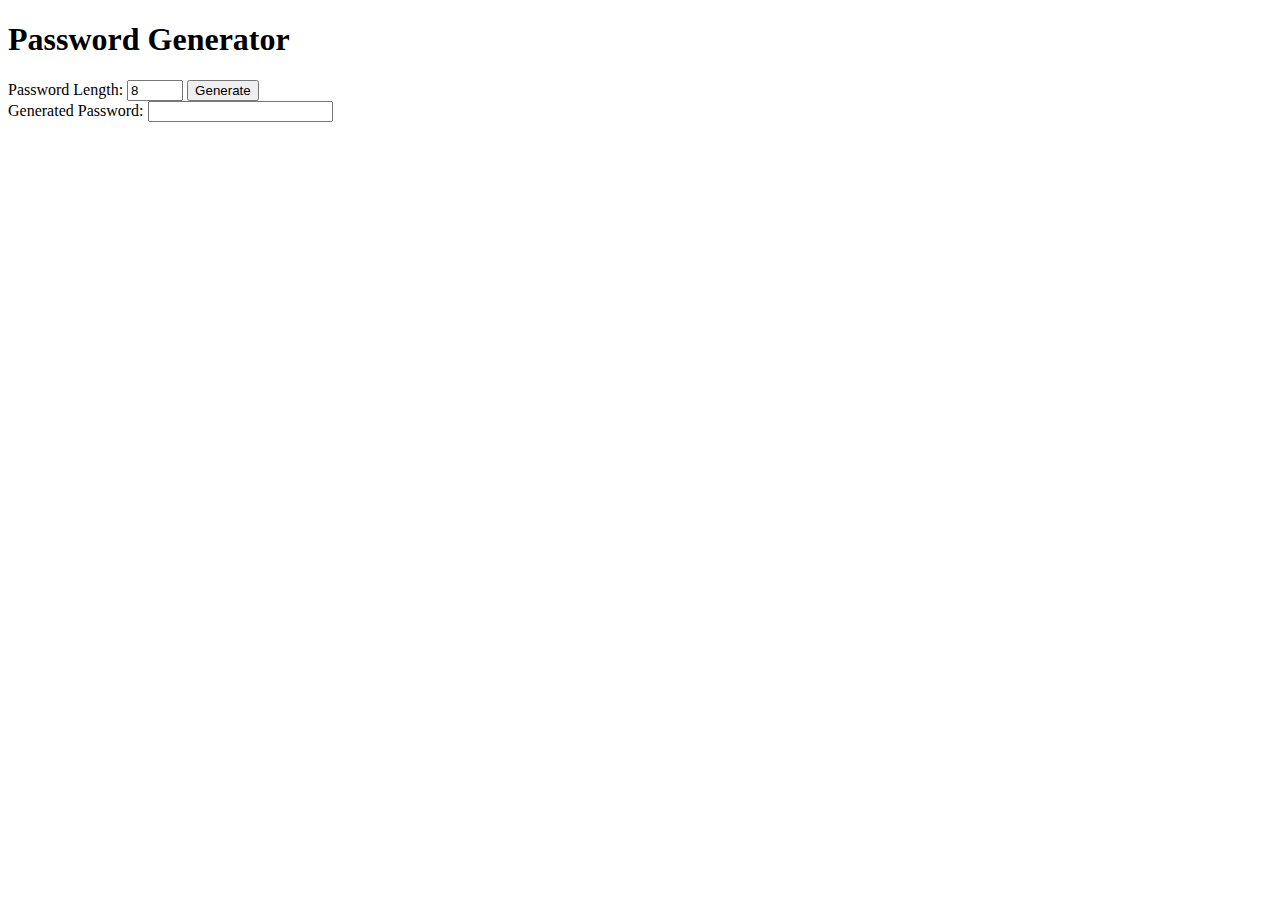
==== index.html @ 06c96c64 "a" ====
<!DOCTYPE html>
<html>

<head>
  <title>Password Generator</title>
  <script src="main.js"></script>

</head>

<body>
  <h1>Password Generator</h1>
  <label for="length">Password Length:</label>
  <input type="number" id="length" min="1" max="50" value="8">
  <button onclick="generatePassword()">Generate</button>
  <br>
  <label for="password">Generated Password:</label>
  <input type="text" id="password" readonly>
</body>

</html>
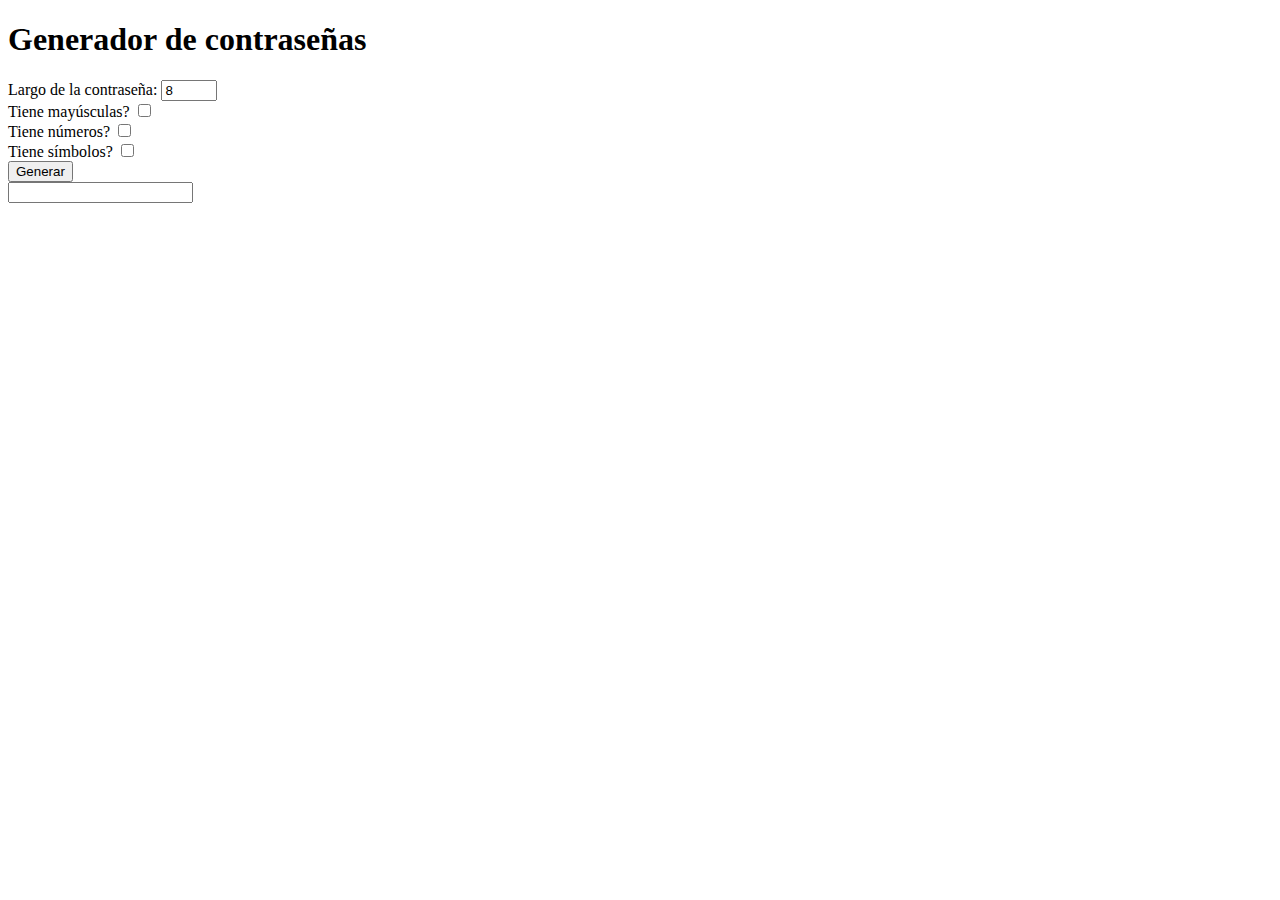
==== commit 68f7ec3f: "a" ====
--- a/index.html
+++ b/index.html
@@ -4,17 +4,34 @@
 <head>
   <title>Password Generator</title>
   <script src="main.js"></script>
-
 </head>
 
 <body>
-  <h1>Password Generator</h1>
-  <label for="length">Password Length:</label>
+  <h1>Generador de contraseñas</h1>
+
+  <label for="length">Largo de la contraseña:</label>
   <input type="number" id="length" min="1" max="50" value="8">
-  <button onclick="generatePassword()">Generate</button>
   <br>
-  <label for="password">Generated Password:</label>
+
+  <label for="mayusculas">Tiene mayúsculas?</label>
+  <input type="checkbox" id="mayusculas">
+  <br>
+
+  <label for="numeros">Tiene números?</label>
+  <input type="checkbox" id="numeros">
+  <br>
+
+  <label for="simbolos">Tiene símbolos?</label>
+  <input type="checkbox" id="simbolos">
+  <br>
+
+  <button onclick="generatePassword(true, true, true)">Generar</button>
+
+  <br>
+  <!-- <label for="password">Resultado:</label> -->
   <input type="text" id="password" readonly>
+
+
 </body>
 
 </html>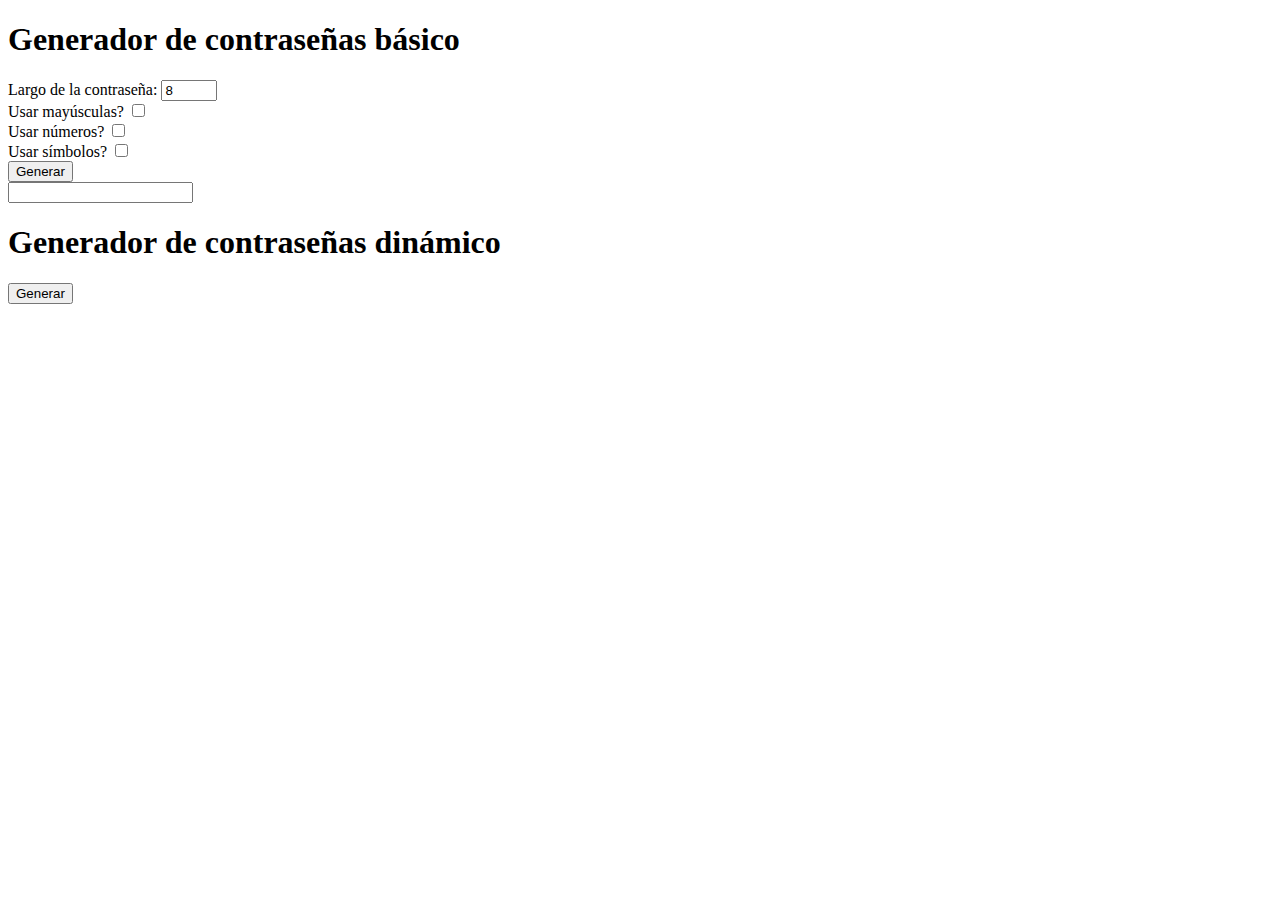
==== commit f64d89c7: "a" ====
--- a/index.html
+++ b/index.html
@@ -1,37 +1,42 @@
 <!DOCTYPE html>
-<html>
+<html lang="en">
 
 <head>
+  <meta charset="UTF-8">
+  <meta http-equiv="X-UA-Compatible" content="IE=edge">
+  <meta name="viewport" content="width=device-width, initial-scale=1.0">
   <title>Password Generator</title>
   <script src="main.js"></script>
+  <link rel="stylesheet" href="style.css">
 </head>
 
 <body>
-  <h1>Generador de contraseñas</h1>
+  <h1>Generador de contraseñas básico</h1>
 
   <label for="length">Largo de la contraseña:</label>
   <input type="number" id="length" min="1" max="50" value="8">
   <br>
 
-  <label for="mayusculas">Tiene mayúsculas?</label>
+  <label for="mayusculas">Usar mayúsculas?</label>
   <input type="checkbox" id="mayusculas">
   <br>
 
-  <label for="numeros">Tiene números?</label>
+  <label for="numeros">Usar números?</label>
   <input type="checkbox" id="numeros">
   <br>
 
-  <label for="simbolos">Tiene símbolos?</label>
+  <label for="simbolos">Usar símbolos?</label>
   <input type="checkbox" id="simbolos">
   <br>
 
-  <button onclick="generatePassword(true, true, true)">Generar</button>
+  <button onclick="generatePassword()">Generar</button>
 
   <br>
   <!-- <label for="password">Resultado:</label> -->
   <input type="text" id="password" readonly>
 
-
+  <h1>Generador de contraseñas dinámico</h1>
+  <button onclick="runChat()">Generar</button>
 </body>
 
 </html>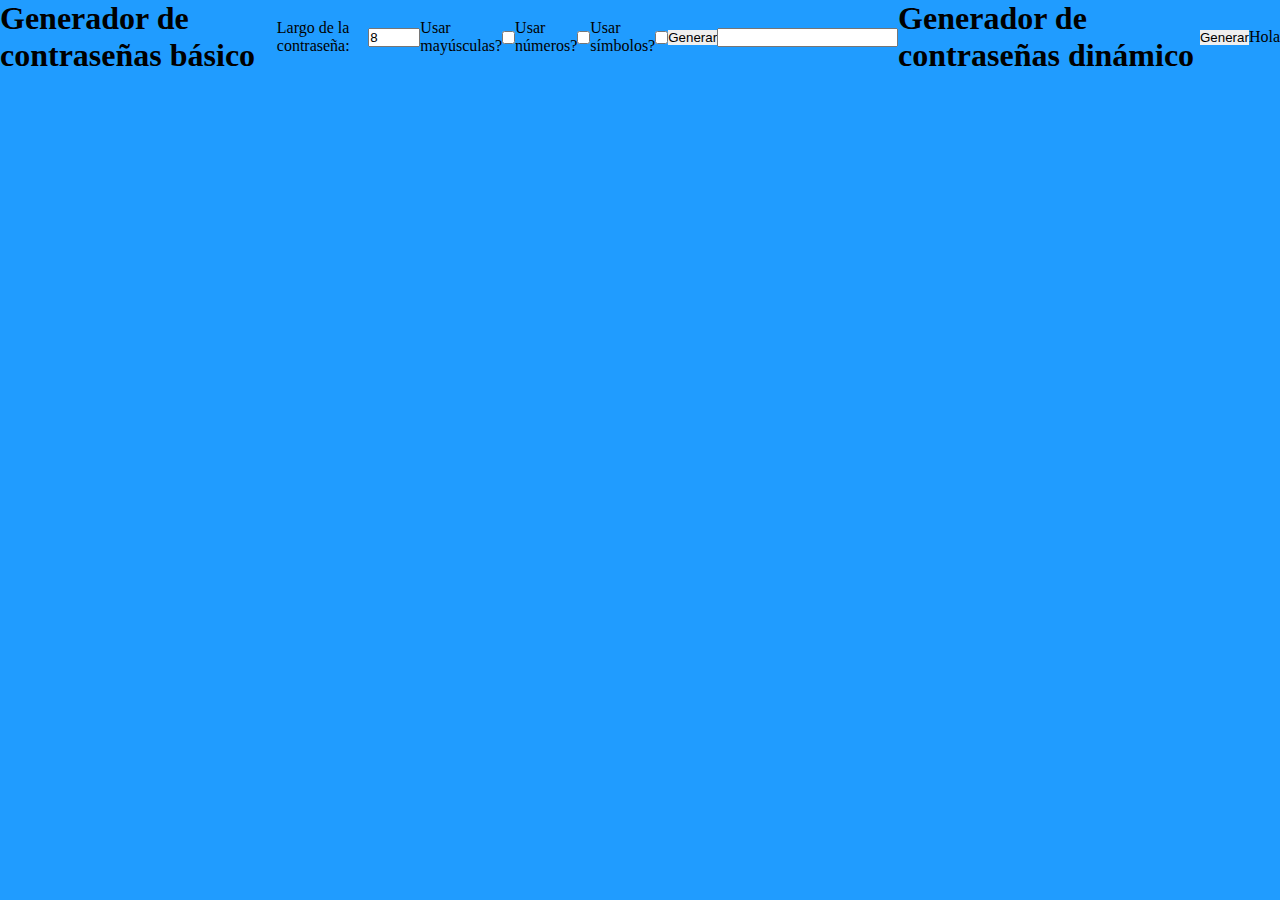
==== commit 254b5b66: "a" ====
--- a/index.html
+++ b/index.html
@@ -36,7 +36,10 @@
   <input type="text" id="password" readonly>
 
   <h1>Generador de contraseñas dinámico</h1>
+
   <button onclick="runChat()">Generar</button>
+
+  <p id="chatgpt">Hola</p>
 </body>
 
 </html>--- a/style.css
+++ b/style.css
@@ -0,0 +1,334 @@
+* {
+  margin: 0;
+  padding: 0;
+  -webkit-box-sizing: border-box;
+          box-sizing: border-box;
+}
+
+body {
+  width: 100%;
+  height: 100%;
+  background-image: -webkit-gradient(linear, left bottom, left top, color-stop(100%, #209cff), color-stop(200%, #68e0cf));
+  background-image: linear-gradient(to top, #209cff 100%, #68e0cf 200%);
+  display: -webkit-box;
+  display: -ms-flexbox;
+  display: flex;
+  -webkit-box-pack: center;
+      -ms-flex-pack: center;
+          justify-content: center;
+  -webkit-box-align: center;
+      -ms-flex-align: center;
+          align-items: center;
+}
+
+button {
+  border: 0;
+  outline: 0;
+}
+
+.container {
+  margin: 40px 0;
+  width: 400px;
+  height: 600px;
+  padding: 10px 25px;
+  background: #0a0e31;
+  border-radius: 10px;
+  -webkit-box-shadow: 0 0 5px rgba(0, 0, 0, 0.45), 0 4px 8px rgba(0, 0, 0, 0.35), 0 8px 12px rgba(0, 0, 0, 0.15);
+          box-shadow: 0 0 5px rgba(0, 0, 0, 0.45), 0 4px 8px rgba(0, 0, 0, 0.35), 0 8px 12px rgba(0, 0, 0, 0.15);
+  font-family: "Montserrat";
+}
+
+.container h2.title {
+  font-size: 1.75rem;
+  margin: 10px -5px;
+  margin-bottom: 30px;
+  color: #fff;
+}
+
+.result {
+  position: relative;
+  width: 100%;
+  height: 65px;
+  overflow: hidden;
+}
+
+.result__info {
+  position: absolute;
+  bottom: 4px;
+  color: #fff;
+  font-size: 0.8rem;
+  -webkit-transition: all 150ms ease-in-out;
+  transition: all 150ms ease-in-out;
+  -webkit-transform: translateY(200%);
+          transform: translateY(200%);
+  opacity: 0;
+}
+
+.result__info.right {
+  right: 8px;
+}
+
+.result__info.left {
+  left: 8px;
+}
+
+.result__viewbox {
+  width: 100%;
+  height: 100%;
+  background: rgba(255, 255, 255, 0.08);
+  border-radius: 8px;
+  color: #fff;
+  text-align: center;
+  line-height: 65px;
+}
+
+.result #copy-btn {
+  position: absolute;
+  top: var(--y);
+  left: var(--x);
+  width: 38px;
+  height: 38px;
+  background: #fff;
+  border-radius: 50%;
+  opacity: 0;
+  -webkit-transform: translate(-50%, -50%) scale(0);
+          transform: translate(-50%, -50%) scale(0);
+  -webkit-transition: all 350ms cubic-bezier(0.175, 0.885, 0.32, 1.275);
+  transition: all 350ms cubic-bezier(0.175, 0.885, 0.32, 1.275);
+  cursor: pointer;
+  z-index: 2;
+}
+
+.result #copy-btn:active {
+  -webkit-box-shadow: 0 0 0 200px rgba(255, 255, 255, 0.08);
+          box-shadow: 0 0 0 200px rgba(255, 255, 255, 0.08);
+}
+
+.result:hover #copy-btn {
+  opacity: 1;
+  -webkit-transform: translate(-50%, -50%) scale(1.35);
+          transform: translate(-50%, -50%) scale(1.35);
+}
+
+.field-title {
+  position: absolute;
+  top: -10px;
+  left: 8px;
+  -webkit-transform: translateY(-50%);
+          transform: translateY(-50%);
+  font-weight: 800;
+  color: rgba(255, 255, 255, 0.5);
+  text-transform: uppercase;
+  font-size: 0.65rem;
+  pointer-events: none;
+  -webkit-user-select: none;
+     -moz-user-select: none;
+      -ms-user-select: none;
+          user-select: none;
+}
+
+.options {
+  width: 100%;
+  height: auto;
+  margin: 50px 0;
+}
+
+.range__slider {
+  position: relative;
+  width: 100%;
+  height: calc(65px - 10px);
+  display: -webkit-box;
+  display: -ms-flexbox;
+  display: flex;
+  -webkit-box-pack: center;
+      -ms-flex-pack: center;
+          justify-content: center;
+  -webkit-box-align: center;
+      -ms-flex-align: center;
+          align-items: center;
+  background: rgba(255, 255, 255, 0.08);
+  border-radius: 8px;
+  margin: 30px 0;
+}
+
+.range__slider::before, .range__slider::after {
+  position: absolute;
+  color: #fff;
+  font-size: 0.9rem;
+  font-weight: bold;
+}
+
+.range__slider::before {
+  content: attr(data-min);
+  left: 10px;
+}
+
+.range__slider::after {
+  content: attr(data-max);
+  right: 10px;
+}
+
+.range__slider .length__title::after {
+  content: attr(data-length);
+  position: absolute;
+  right: -16px;
+  font-variant-numeric: tabular-nums;
+  color: #fff;
+}
+
+#slider {
+  -webkit-appearance: none;
+  width: calc(100% - (70px));
+  height: 2px;
+  border-radius: 5px;
+  background: rgba(255, 255, 255, 0.314);
+  outline: none;
+  padding: 0;
+  margin: 0;
+  cursor: pointer;
+}
+
+#slider::-webkit-slider-thumb {
+  -webkit-appearance: none;
+  width: 20px;
+  height: 20px;
+  border-radius: 50%;
+  background: white;
+  cursor: pointer;
+  -webkit-transition: all 0.15s ease-in-out;
+  transition: all 0.15s ease-in-out;
+}
+
+#slider::-webkit-slider-thumb:hover {
+  background: #d4d4d4;
+  -webkit-transform: scale(1.2);
+          transform: scale(1.2);
+}
+
+#slider::-moz-range-thumb {
+  width: 20px;
+  height: 20px;
+  border: 0;
+  border-radius: 50%;
+  background: white;
+  cursor: pointer;
+  -webkit-transition: background 0.15s ease-in-out;
+  transition: background 0.15s ease-in-out;
+}
+
+#slider::-moz-range-thumb:hover {
+  background: #d4d4d4;
+}
+
+.settings {
+  position: relative;
+  height: auto;
+  widows: 100%;
+  display: -webkit-box;
+  display: -ms-flexbox;
+  display: flex;
+  -webkit-box-orient: vertical;
+  -webkit-box-direction: normal;
+      -ms-flex-direction: column;
+          flex-direction: column;
+}
+
+.settings .setting {
+  position: relative;
+  width: 100%;
+  height: calc(65px - 10px);
+  background: rgba(255, 255, 255, 0.08);
+  border-radius: 8px;
+  display: -webkit-box;
+  display: -ms-flexbox;
+  display: flex;
+  -webkit-box-align: center;
+      -ms-flex-align: center;
+          align-items: center;
+  padding: 10px 25px;
+  color: #fff;
+  margin-bottom: 8px;
+}
+
+.settings .setting input {
+  opacity: 0;
+  position: absolute;
+}
+
+.settings .setting input + label {
+  -webkit-user-select: none;
+     -moz-user-select: none;
+      -ms-user-select: none;
+          user-select: none;
+}
+
+.settings .setting input + label::before, .settings .setting input + label::after {
+  content: "";
+  position: absolute;
+  -webkit-transition: 150ms cubic-bezier(0.24, 0, 0.5, 1);
+  transition: 150ms cubic-bezier(0.24, 0, 0.5, 1);
+  -webkit-transform: translateY(-50%);
+          transform: translateY(-50%);
+  top: 50%;
+  right: 10px;
+  cursor: pointer;
+}
+
+.settings .setting input + label::before {
+  height: 30px;
+  width: 50px;
+  border-radius: 30px;
+  background: rgba(214, 214, 214, 0.434);
+}
+
+.settings .setting input + label::after {
+  height: 24px;
+  width: 24px;
+  border-radius: 60px;
+  right: 32px;
+  background: #fff;
+}
+
+.settings .setting input:checked + label:before {
+  background: #5d68e2;
+  -webkit-transition: all 150ms cubic-bezier(0, 0, 0, 0.1);
+  transition: all 150ms cubic-bezier(0, 0, 0, 0.1);
+}
+
+.settings .setting input:checked + label:after {
+  right: 14px;
+}
+
+.settings .setting input:focus + label:before {
+  -webkit-box-shadow: 0 0 0 2px rgba(255, 255, 255, 0.75);
+          box-shadow: 0 0 0 2px rgba(255, 255, 255, 0.75);
+}
+
+.btn.generate {
+  -webkit-user-select: none;
+     -moz-user-select: none;
+      -ms-user-select: none;
+          user-select: none;
+  position: relative;
+  width: 100%;
+  height: 50px;
+  margin: 10px 0;
+  border-radius: 8px;
+  color: #fff;
+  border: none;
+  background-image: linear-gradient(135deg, #667eea 0%, #764ba2 100%);
+  letter-spacing: 1px;
+  font-weight: bold;
+  text-transform: uppercase;
+  cursor: pointer;
+  -webkit-transition: all 150ms ease;
+  transition: all 150ms ease;
+}
+
+.btn.generate:active {
+  -webkit-transform: translateY(-3%);
+          transform: translateY(-3%);
+  -webkit-box-shadow: 0 4px 8px rgba(255, 255, 255, 0.08);
+          box-shadow: 0 4px 8px rgba(255, 255, 255, 0.08);
+}
+/*# sourceMappingURL=style.css.map */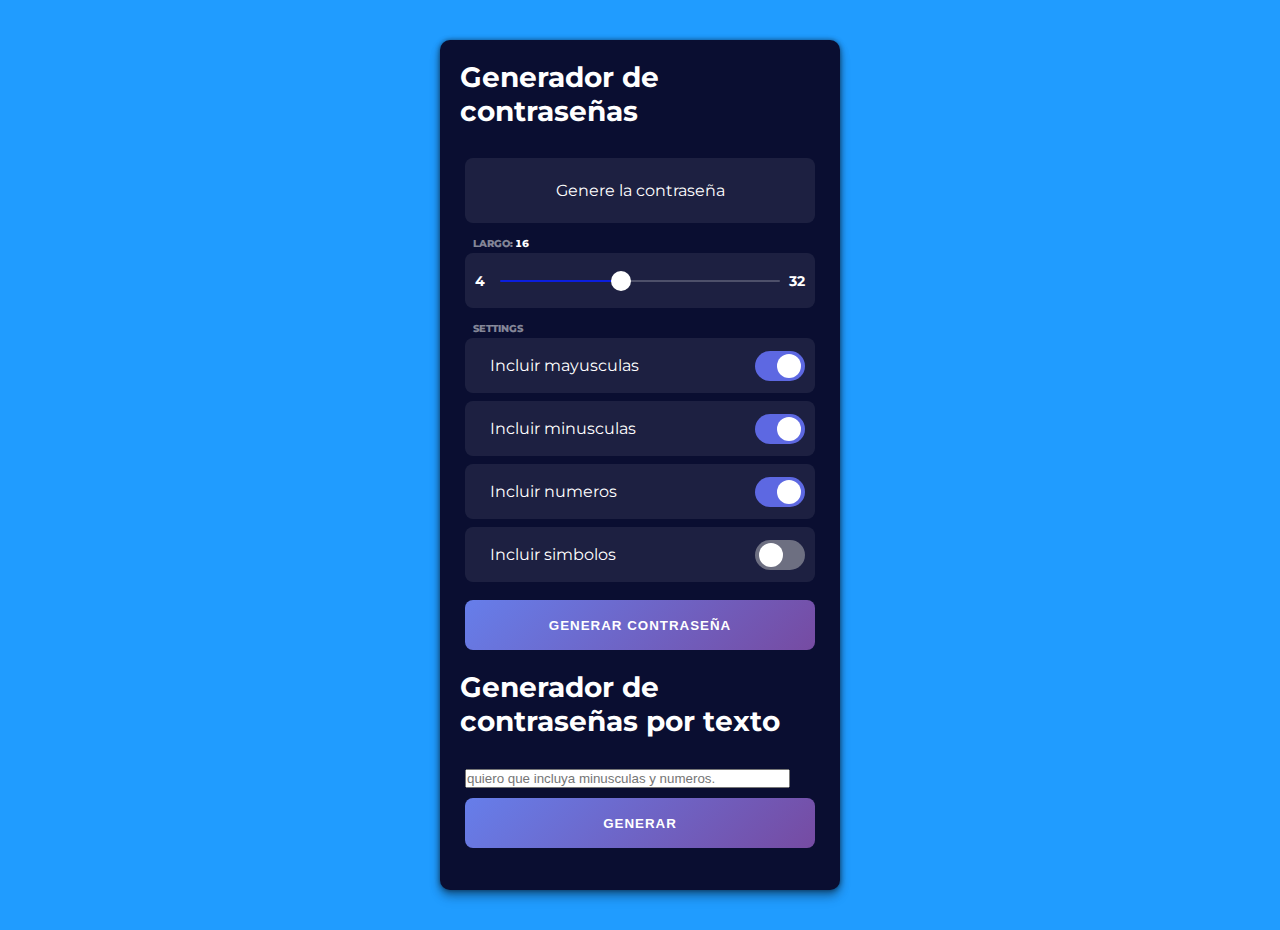
==== commit 02051510: "a" ====
--- a/index.html
+++ b/index.html
@@ -1,45 +1,65 @@
-<!DOCTYPE html>
-<html lang="en">
-
-<head>
-  <meta charset="UTF-8">
-  <meta http-equiv="X-UA-Compatible" content="IE=edge">
-  <meta name="viewport" content="width=device-width, initial-scale=1.0">
-  <title>Password Generator</title>
-  <script src="main.js"></script>
-  <link rel="stylesheet" href="style.css">
-</head>
-
-<body>
-  <h1>Generador de contraseñas básico</h1>
-
-  <label for="length">Largo de la contraseña:</label>
-  <input type="number" id="length" min="1" max="50" value="8">
-  <br>
-
-  <label for="mayusculas">Usar mayúsculas?</label>
-  <input type="checkbox" id="mayusculas">
-  <br>
-
-  <label for="numeros">Usar números?</label>
-  <input type="checkbox" id="numeros">
-  <br>
-
-  <label for="simbolos">Usar símbolos?</label>
-  <input type="checkbox" id="simbolos">
-  <br>
-
-  <button onclick="generatePassword()">Generar</button>
-
-  <br>
-  <!-- <label for="password">Resultado:</label> -->
-  <input type="text" id="password" readonly>
-
-  <h1>Generador de contraseñas dinámico</h1>
-
-  <button onclick="runChat()">Generar</button>
-
-  <p id="chatgpt">Hola</p>
-</body>
-
+<!DOCTYPE html>
+<html lang="en">
+
+<head>
+    <meta charset="UTF-8">
+    <meta name="viewport" content="width=device-width, initial-scale=1.0">
+    <meta http-equiv="X-UA-Compatible" content="ie=edge">
+    <title>Password Generator</title>
+    <link rel="stylesheet" href="css/style.css">
+    <link rel="stylesheet" href="https://cdnjs.cloudflare.com/ajax/libs/font-awesome/5.14.5/css/all.min.css">
+    <link rel="stylesheet" href="https://fonts.googleapis.com/css?family=Montserrat">
+</head>
+
+<body>
+    <div class="container">
+        <h2 class="title">Generador de contraseñas</h2>
+        <div class="result">
+            <div class="result__title field-title">Generated Password</div>
+            <div class="result__info right">click to copy</div>
+            <div class="result__info left">copied</div>
+            <div class="result__viewbox" id="result">Genere la contraseña</div>
+            <button id="copy-btn" style="--x: 0; --y: 0"><i class="far fa-copy"></i></button>
+        </div>
+        <div class="length range__slider" data-min="4" data-max="32">
+            <div class="length__title field-title" data-length='0'>Largo:</div>
+            <input id="slider" type="range" min="4" max="32" value="16" />
+        </div>
+
+        <div class="settings">
+            <span class="settings__title field-title">settings</span>
+            <div class="setting">
+                <input type="checkbox" id="uppercase" checked />
+                <label for="uppercase">Incluir mayusculas</label>
+            </div>
+            <div class="setting">
+                <input type="checkbox" id="lowercase" checked />
+                <label for="lowercase">Incluir minusculas</label>
+            </div>
+            <div class="setting">
+                <input type="checkbox" id="number" checked />
+                <label for="number">Incluir numeros</label>
+            </div>
+            <div class="setting">
+                <input type="checkbox" id="symbol" />
+                <label for="symbol">Incluir simbolos</label>
+            </div>
+        </div>
+
+        <button class="btn generate" id="generate">Generar Contraseña</button>
+
+        <h2 class="title">Generador de contraseñas por texto</h1>
+
+            <input type="text" id="prompt" size="38" placeholder="quiero que incluya minusculas y numeros.">
+
+            <p id="chatgpt" style="color: white"></p>
+
+            <button class="btn generate" onclick="runChat()">Generar</button>
+
+    </div>
+
+    <script src="js/script.js"></script>
+
+</body>
+
 </html>--- a/css/style.css
+++ b/css/style.css
@@ -0,0 +1,337 @@
+* {
+  margin: 0;
+  padding: 0;
+  -webkit-box-sizing: border-box;
+  box-sizing: border-box;
+}
+
+body {
+  width: 100%;
+  height: 100%;
+  background-image: -webkit-gradient(linear, left bottom, left top, color-stop(100%, #209cff), color-stop(200%, #68e0cf));
+  background-image: linear-gradient(to top, #209cff 100%, #68e0cf 200%);
+  display: -webkit-box;
+  display: -ms-flexbox;
+  display: flex;
+  -webkit-box-pack: center;
+  -ms-flex-pack: center;
+  justify-content: center;
+  -webkit-box-align: center;
+  -ms-flex-align: center;
+  align-items: center;
+}
+
+button {
+  border: 0;
+  outline: 0;
+}
+
+.container {
+  margin: 40px 0;
+  width: 400px;
+  height: 850px;
+  padding: 10px 25px;
+  background: #0a0e31;
+  border-radius: 10px;
+  -webkit-box-shadow: 0 0 5px rgba(0, 0, 0, 0.45), 0 4px 8px rgba(0, 0, 0, 0.35), 0 8px 12px rgba(0, 0, 0, 0.15);
+  box-shadow: 0 0 5px rgba(0, 0, 0, 0.45), 0 4px 8px rgba(0, 0, 0, 0.35), 0 8px 12px rgba(0, 0, 0, 0.15);
+  font-family: "Montserrat";
+}
+
+.container h2.title {
+  font-size: 1.75rem;
+  margin: 10px -5px;
+  margin-bottom: 30px;
+  color: #fff;
+}
+
+.result {
+  position: relative;
+  width: 100%;
+  height: 65px;
+  overflow: hidden;
+}
+
+.result__info {
+  position: absolute;
+  bottom: 4px;
+  color: #fff;
+  font-size: 0.8rem;
+  -webkit-transition: all 150ms ease-in-out;
+  transition: all 150ms ease-in-out;
+  -webkit-transform: translateY(200%);
+  transform: translateY(200%);
+  opacity: 0;
+}
+
+.result__info.right {
+  right: 8px;
+}
+
+.result__info.left {
+  left: 8px;
+}
+
+.result__viewbox {
+  width: 100%;
+  height: 100%;
+  background: rgba(255, 255, 255, 0.08);
+  border-radius: 8px;
+  color: #fff;
+  text-align: center;
+  line-height: 65px;
+}
+
+.result #copy-btn {
+  position: absolute;
+  top: var(--y);
+  left: var(--x);
+  width: 38px;
+  height: 38px;
+  background: #fff;
+  border-radius: 50%;
+  opacity: 0;
+  -webkit-transform: translate(-50%, -50%) scale(0);
+  transform: translate(-50%, -50%) scale(0);
+  -webkit-transition: all 350ms cubic-bezier(0.175, 0.885, 0.32, 1.275);
+  transition: all 350ms cubic-bezier(0.175, 0.885, 0.32, 1.275);
+  cursor: pointer;
+  z-index: 2;
+}
+
+.result #copy-btn:active {
+  -webkit-box-shadow: 0 0 0 200px rgba(255, 255, 255, 0.08);
+  box-shadow: 0 0 0 200px rgba(255, 255, 255, 0.08);
+}
+
+.result:hover #copy-btn {
+  opacity: 1;
+  -webkit-transform: translate(-50%, -50%) scale(1.35);
+  transform: translate(-50%, -50%) scale(1.35);
+}
+
+.field-title {
+  position: absolute;
+  top: -10px;
+  left: 8px;
+  -webkit-transform: translateY(-50%);
+  transform: translateY(-50%);
+  font-weight: 800;
+  color: rgba(255, 255, 255, 0.5);
+  text-transform: uppercase;
+  font-size: 0.65rem;
+  pointer-events: none;
+  -webkit-user-select: none;
+  -moz-user-select: none;
+  -ms-user-select: none;
+  user-select: none;
+}
+
+.options {
+  width: 100%;
+  height: auto;
+  margin: 50px 0;
+}
+
+.range__slider {
+  position: relative;
+  width: 100%;
+  height: calc(65px - 10px);
+  display: -webkit-box;
+  display: -ms-flexbox;
+  display: flex;
+  -webkit-box-pack: center;
+  -ms-flex-pack: center;
+  justify-content: center;
+  -webkit-box-align: center;
+  -ms-flex-align: center;
+  align-items: center;
+  background: rgba(255, 255, 255, 0.08);
+  border-radius: 8px;
+  margin: 30px 0;
+}
+
+.range__slider::before,
+.range__slider::after {
+  position: absolute;
+  color: #fff;
+  font-size: 0.9rem;
+  font-weight: bold;
+}
+
+.range__slider::before {
+  content: attr(data-min);
+  left: 10px;
+}
+
+.range__slider::after {
+  content: attr(data-max);
+  right: 10px;
+}
+
+.range__slider .length__title::after {
+  content: attr(data-length);
+  position: absolute;
+  right: -16px;
+  font-variant-numeric: tabular-nums;
+  color: #fff;
+}
+
+#slider {
+  -webkit-appearance: none;
+  width: calc(100% - (70px));
+  height: 2px;
+  border-radius: 5px;
+  background: rgba(255, 255, 255, 0.314);
+  outline: none;
+  padding: 0;
+  margin: 0;
+  cursor: pointer;
+}
+
+#slider::-webkit-slider-thumb {
+  -webkit-appearance: none;
+  width: 20px;
+  height: 20px;
+  border-radius: 50%;
+  background: white;
+  cursor: pointer;
+  -webkit-transition: all 0.15s ease-in-out;
+  transition: all 0.15s ease-in-out;
+}
+
+#slider::-webkit-slider-thumb:hover {
+  background: #d4d4d4;
+  -webkit-transform: scale(1.2);
+  transform: scale(1.2);
+}
+
+#slider::-moz-range-thumb {
+  width: 20px;
+  height: 20px;
+  border: 0;
+  border-radius: 50%;
+  background: white;
+  cursor: pointer;
+  -webkit-transition: background 0.15s ease-in-out;
+  transition: background 0.15s ease-in-out;
+}
+
+#slider::-moz-range-thumb:hover {
+  background: #d4d4d4;
+}
+
+.settings {
+  position: relative;
+  height: auto;
+  widows: 100%;
+  display: -webkit-box;
+  display: -ms-flexbox;
+  display: flex;
+  -webkit-box-orient: vertical;
+  -webkit-box-direction: normal;
+  -ms-flex-direction: column;
+  flex-direction: column;
+}
+
+.settings .setting {
+  position: relative;
+  width: 100%;
+  height: calc(65px - 10px);
+  background: rgba(255, 255, 255, 0.08);
+  border-radius: 8px;
+  display: -webkit-box;
+  display: -ms-flexbox;
+  display: flex;
+  -webkit-box-align: center;
+  -ms-flex-align: center;
+  align-items: center;
+  padding: 10px 25px;
+  color: #fff;
+  margin-bottom: 8px;
+}
+
+.settings .setting input {
+  opacity: 0;
+  position: absolute;
+}
+
+.settings .setting input+label {
+  -webkit-user-select: none;
+  -moz-user-select: none;
+  -ms-user-select: none;
+  user-select: none;
+}
+
+.settings .setting input+label::before,
+.settings .setting input+label::after {
+  content: "";
+  position: absolute;
+  -webkit-transition: 150ms cubic-bezier(0.24, 0, 0.5, 1);
+  transition: 150ms cubic-bezier(0.24, 0, 0.5, 1);
+  -webkit-transform: translateY(-50%);
+  transform: translateY(-50%);
+  top: 50%;
+  right: 10px;
+  cursor: pointer;
+}
+
+.settings .setting input+label::before {
+  height: 30px;
+  width: 50px;
+  border-radius: 30px;
+  background: rgba(214, 214, 214, 0.434);
+}
+
+.settings .setting input+label::after {
+  height: 24px;
+  width: 24px;
+  border-radius: 60px;
+  right: 32px;
+  background: #fff;
+}
+
+.settings .setting input:checked+label:before {
+  background: #5d68e2;
+  -webkit-transition: all 150ms cubic-bezier(0, 0, 0, 0.1);
+  transition: all 150ms cubic-bezier(0, 0, 0, 0.1);
+}
+
+.settings .setting input:checked+label:after {
+  right: 14px;
+}
+
+.settings .setting input:focus+label:before {
+  -webkit-box-shadow: 0 0 0 2px rgba(255, 255, 255, 0.75);
+  box-shadow: 0 0 0 2px rgba(255, 255, 255, 0.75);
+}
+
+.btn.generate {
+  -webkit-user-select: none;
+  -moz-user-select: none;
+  -ms-user-select: none;
+  user-select: none;
+  position: relative;
+  width: 100%;
+  height: 50px;
+  margin: 10px 0;
+  border-radius: 8px;
+  color: #fff;
+  border: none;
+  background-image: linear-gradient(135deg, #667eea 0%, #764ba2 100%);
+  letter-spacing: 1px;
+  font-weight: bold;
+  text-transform: uppercase;
+  cursor: pointer;
+  -webkit-transition: all 150ms ease;
+  transition: all 150ms ease;
+}
+
+.btn.generate:active {
+  -webkit-transform: translateY(-3%);
+  transform: translateY(-3%);
+  -webkit-box-shadow: 0 4px 8px rgba(255, 255, 255, 0.08);
+  box-shadow: 0 4px 8px rgba(255, 255, 255, 0.08);
+}
+
+/*# sourceMappingURL=style.css.map */